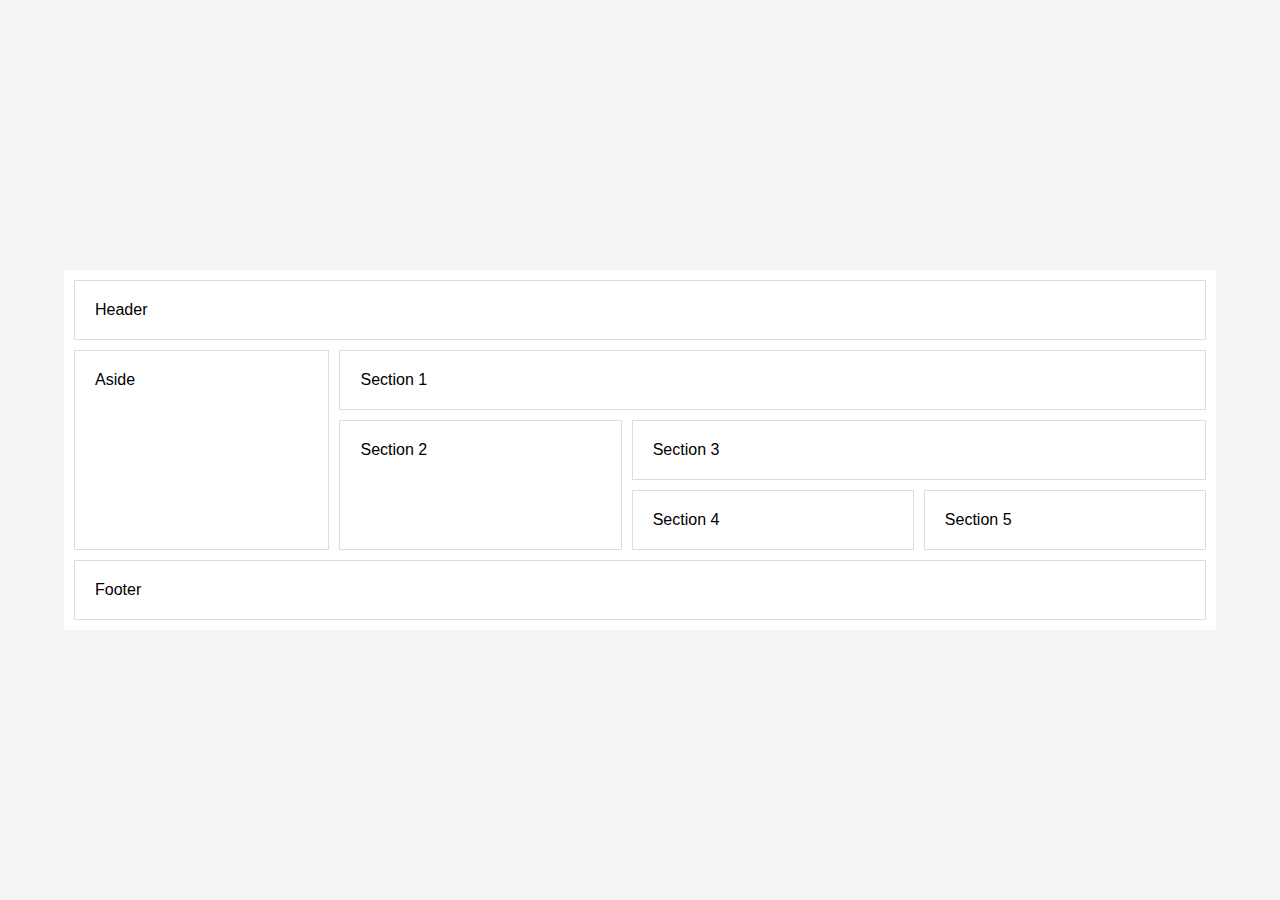
==== index.html @ 086fe6a2 "feat: add project layout and structure" ====
<!DOCTYPE html>
<html lang="en">
<head>
    <meta charset="UTF-8">
    <meta name="viewport" content="width=device-width, initial-scale=1.0">
    <title>Landing Page</title>
    <link rel="stylesheet" href="styles.css">
</head>
<body>
    <div class="grid-container">
        <header class="header">Header</header>
        <aside class="aside">Aside</aside>
        <section class="section1">Section 1</section>
        <section class="section2">Section 2</section>
        <section class="section3">Section 3</section>
        <section class="section4">Section 4</section>
        <section class="section5">Section 5</section>
        <footer class="footer">Footer</footer>
    </div>
</body>
</html>
---- styles.css ----
* {
    margin: 0;
    padding: 0;
    box-sizing: border-box;
}

body {
    font-family: Arial, sans-serif;
    background-color: #f4f4f4;
    display: flex;
    justify-content: center;
    align-items: center;
    min-height: 100vh;
}

.grid-container {
    display: grid;
    grid-template-areas:
        'header header header header'
        'aside section1 section1 section1'
        'aside section2 section3 section3'
        'aside section2 section4 section5'
        'footer footer footer footer';
    gap: 10px;
    background-color: #fff;
    padding: 10px;
    width: 90%;
    max-width: 1200px;
}

.grid-container > * {
    padding: 20px;
    background-color: rgba(255, 255, 255, 0.8);
    border: 1px solid #ddd;
}

.header {
    grid-area: header;
}

.aside {
    grid-area: aside;
}

.section1 {
    grid-area: section1;
}

.section2 {
    grid-area: section2;
}

.section3 {
    grid-area: section3;
}

.section4 {
    grid-area: section4;
}

.section5 {
    grid-area: section5;
}

.footer {
    grid-area: footer;
}
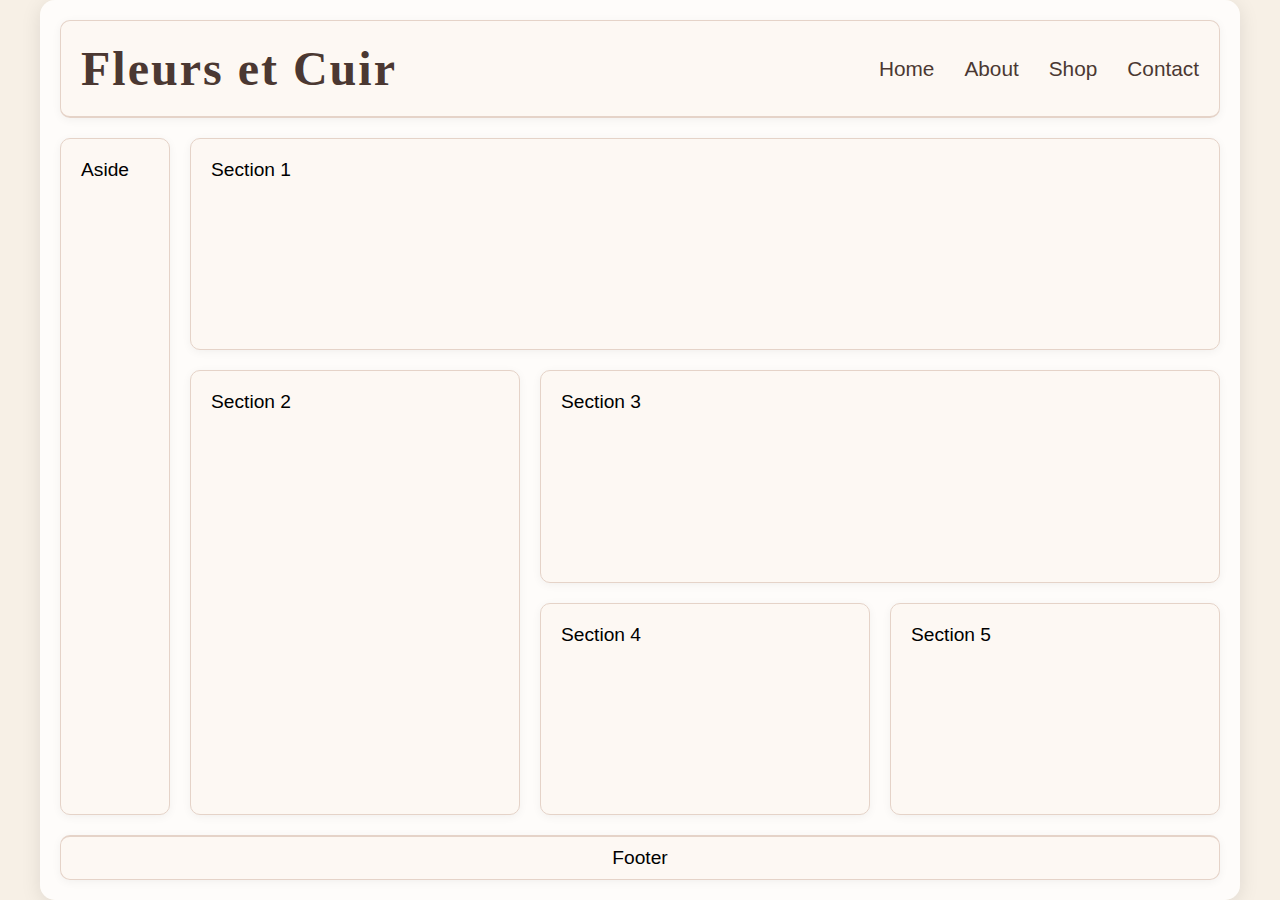
==== commit 1ddfcd69: "feat: initial Header and some general improvements to styles" ====
--- a/index.html
+++ b/index.html
@@ -8,7 +8,19 @@
 </head>
 <body>
     <div class="grid-container">
-        <header class="header">Header</header>
+        <header class="header">
+            <div class="logo">
+                <h1>Fleurs et Cuir</h1>
+            </div>
+            <nav class="navigation">
+                <ul>
+                    <li><a href="#">Home</a></li>
+                    <li><a href="#">About</a></li>
+                    <li><a href="#">Shop</a></li>
+                    <li><a href="#">Contact</a></li>
+                </ul>
+            </nav>
+        </header>
         <aside class="aside">Aside</aside>
         <section class="section1">Section 1</section>
         <section class="section2">Section 2</section>
--- a/styles.css
+++ b/styles.css
@@ -5,12 +5,13 @@
 }
 
 body {
-    font-family: Arial, sans-serif;
-    background-color: #f4f4f4;
+    font-family: 'Roboto', sans-serif;
+    background-color: #f7f0e6;
+    min-height: 100vh;
+    margin: 0;
     display: flex;
     justify-content: center;
     align-items: center;
-    min-height: 100vh;
 }
 
 .grid-container {
@@ -21,47 +22,103 @@
         'aside section2 section3 section3'
         'aside section2 section4 section5'
         'footer footer footer footer';
-    gap: 10px;
-    background-color: #fff;
-    padding: 10px;
-    width: 90%;
+    grid-template-columns: 1fr 3fr 3fr 3fr;
+    grid-template-rows: auto 1fr 1fr 1fr auto;
+    gap: 20px;
+    padding: 20px;
+    background-color: rgba(255, 255, 255, 0.8);
+    border-radius: 15px;
+    box-shadow: 0px 4px 20px rgba(0, 0, 0, 0.1);
+    width: 100%;
     max-width: 1200px;
+    height: 100vh; /* Ensure it takes the full height of the viewport */
 }
 
 .grid-container > * {
     padding: 20px;
-    background-color: rgba(255, 255, 255, 0.8);
-    border: 1px solid #ddd;
+    background-color: #fff;
+    border: 1px solid #e5d3c8;
+    border-radius: 10px;
+    box-shadow: 0px 2px 10px rgba(0, 0, 0, 0.05);
 }
 
 .header {
     grid-area: header;
+    background-color: #fdf8f3;
+    border-bottom: 2px solid #e5d3c8;
+    display: flex;
+    justify-content: space-between;
+    align-items: center;
+}
+
+.logo h1 {
+    font-family: 'Playfair Display', serif;
+    font-size: 3em;
+    font-weight: 600;
+    color: #4b3832;
+    letter-spacing: 2px;
+}
+
+.navigation ul {
+    list-style: none;
+    display: flex;
+    gap: 30px;
+}
+
+.navigation ul li a {
+    text-decoration: none;
+    color: #4b3832;
+    font-size: 1.3em;
+    font-weight: 500;
+    transition: color 0.3s ease;
+}
+
+.navigation ul li a:hover {
+    color: #b08968;
 }
 
 .aside {
     grid-area: aside;
+    background-color: #fdf8f3;
+    font-size: 1.2em;
 }
 
 .section1 {
     grid-area: section1;
+    background-color: #fdf8f3;
+    font-size: 1.2em;
 }
 
 .section2 {
     grid-area: section2;
+    background-color: #fdf8f3;
+    font-size: 1.2em;
 }
 
 .section3 {
     grid-area: section3;
+    background-color: #fdf8f3;
+    font-size: 1.2em;
 }
 
 .section4 {
     grid-area: section4;
+    background-color: #fdf8f3;
+    font-size: 1.2em;
 }
 
 .section5 {
     grid-area: section5;
+    background-color: #fdf8f3;
+    font-size: 1.2em;
 }
 
 .footer {
     grid-area: footer;
+    text-align: center;
+    padding: 10px 20px;
+    background-color: #fdf8f3;
+    border-top: 2px solid #e5d3c8;
+    font-size: 1.2em;
 }
+
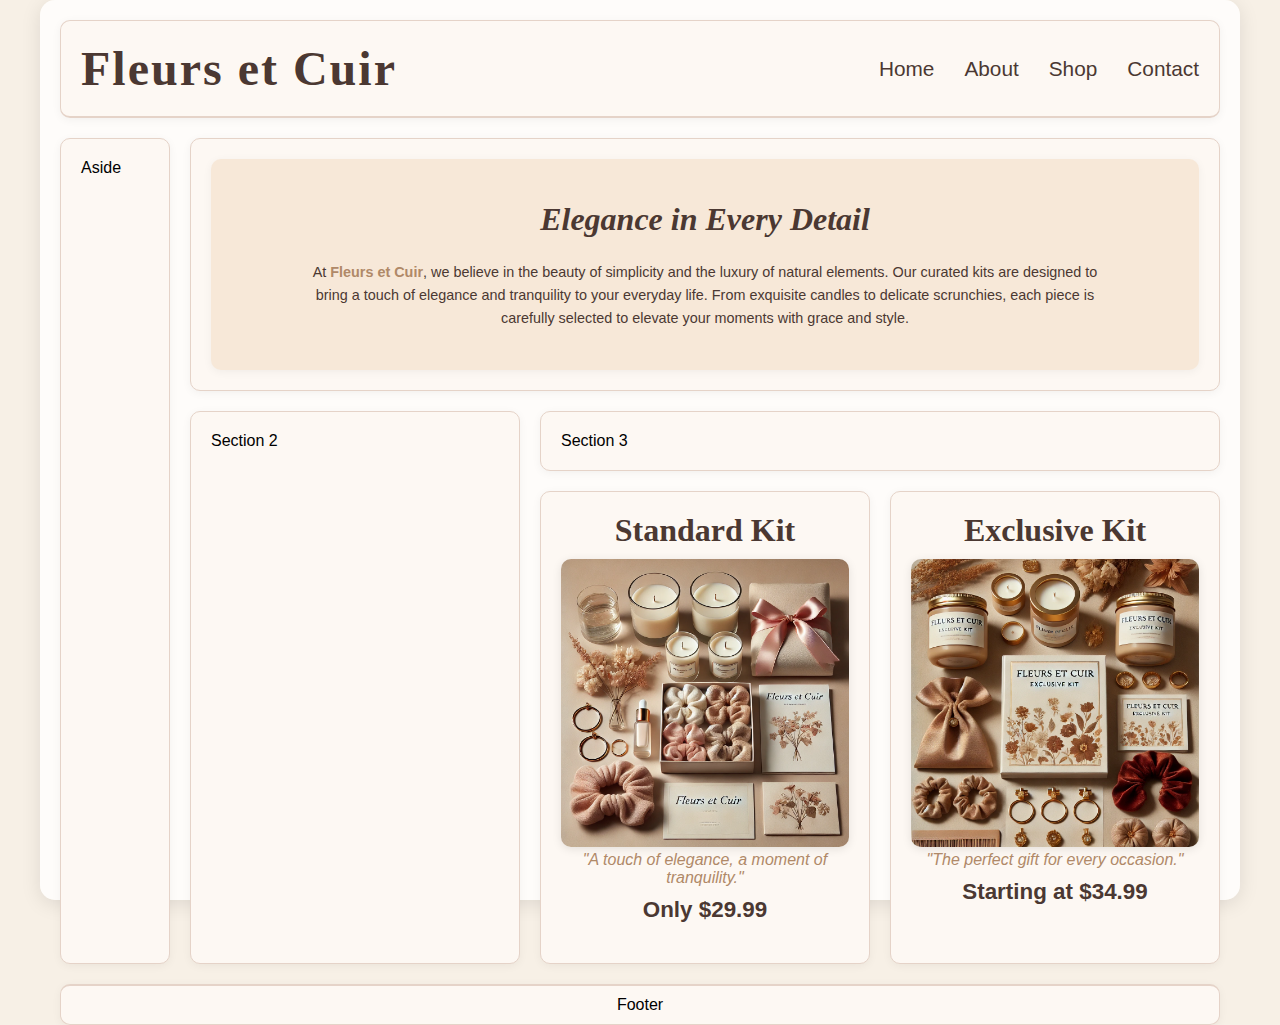
==== commit 55858e41: "feat: add sections 1, 4 and 5" ====
--- a/index.html
+++ b/index.html
@@ -22,11 +22,33 @@
             </nav>
         </header>
         <aside class="aside">Aside</aside>
-        <section class="section1">Section 1</section>
+        <section class="section1">
+            <div class="intro-section">
+                <h1>Elegance in Every Detail</h1>
+                <p>
+                    At <strong>Fleurs et Cuir</strong>, we believe in the beauty of simplicity and the luxury of natural elements. Our curated kits are designed to bring a touch of elegance and tranquility to your everyday life. From exquisite candles to delicate scrunchies, each piece is carefully selected to elevate your moments with grace and style.
+                </p>
+            </div>
+        </section>
         <section class="section2">Section 2</section>
         <section class="section3">Section 3</section>
-        <section class="section4">Section 4</section>
-        <section class="section5">Section 5</section>
+        <section class="section4">
+            <div class="product-section">
+                <h2>Standard Kit</h2>
+                <img src="img/kit1.jpg" alt="Fleurs et Cuir Kit">
+                <p class="inspiration">"A touch of elegance, a moment of tranquility."</p>
+                <p class="price">Only $29.99</p>
+            </div>
+        </section>
+        
+        <section class="section5">
+            <div class="product-section">
+                <h2>Exclusive Kit</h2>
+                <img src="img/kit2.jpg" alt="Exclusive Set">
+                <p class="inspiration">"The perfect gift for every occasion."</p>
+                <p class="price">Starting at $34.99</p>
+            </div>
+        </section>
         <footer class="footer">Footer</footer>
     </div>
 </body>
--- a/styles.css
+++ b/styles.css
@@ -80,37 +80,37 @@
 .aside {
     grid-area: aside;
     background-color: #fdf8f3;
-    font-size: 1.2em;
+    font-size: 1em;
 }
 
 .section1 {
     grid-area: section1;
     background-color: #fdf8f3;
-    font-size: 1.2em;
+    font-size: 1em;
 }
 
 .section2 {
     grid-area: section2;
     background-color: #fdf8f3;
-    font-size: 1.2em;
+    font-size: 1em;
 }
 
 .section3 {
     grid-area: section3;
     background-color: #fdf8f3;
-    font-size: 1.2em;
+    font-size: 1em;
 }
 
 .section4 {
     grid-area: section4;
     background-color: #fdf8f3;
-    font-size: 1.2em;
+    font-size: 1em;
 }
 
 .section5 {
     grid-area: section5;
     background-color: #fdf8f3;
-    font-size: 1.2em;
+    font-size: 1em;
 }
 
 .footer {
@@ -119,6 +119,77 @@
     padding: 10px 20px;
     background-color: #fdf8f3;
     border-top: 2px solid #e5d3c8;
-    font-size: 1.2em;
+    font-size: 1em;
 }
 
+.intro-section {
+    text-align: center;
+    padding: 40px 20px;
+    background-color: #fdf8f3;
+    border-radius: 10px;
+    box-shadow: 0px 2px 10px rgba(0, 0, 0, 0.05);
+}
+
+.intro-section {
+    text-align: center;
+    padding: 40px 20px;
+    background-color: #f7e8d8;
+    border-radius: 10px;
+    box-shadow: 0px 2px 10px rgba(0, 0, 0, 0.05);
+}
+
+.intro-section h1 {
+    font-family: 'Playfair Display', serif;
+    font-size: 2em;
+    color: #4b3832;
+    margin-bottom: 20px;
+    font-weight: 700;
+    font-style: italic;
+    line-height: 1.3;
+}
+
+.intro-section p {
+    font-family: 'Roboto', sans-serif;
+    font-size: 0.9em;
+    color: #4b3832;
+    line-height: 1.6;
+    max-width: 800px;
+    margin: 0 auto;
+}
+
+.intro-section strong {
+    font-weight: 700;
+    color: #b08968;
+}
+
+.product-section {
+    text-align: center;
+    margin-bottom: 20px;
+}
+
+.product-section img {
+    max-width: 100%;
+    height: auto;
+    border-radius: 10px;
+    box-shadow: 0px 2px 10px rgba(0, 0, 0, 0.1);
+}
+
+.product-section h2 {
+    font-family: 'Playfair Display', serif;
+    font-size: 2em;
+    color: #4b3832;
+    margin-bottom: 10px;
+}
+
+.product-section .inspiration {
+    font-size: 1em;
+    color: #b08968;
+    margin-bottom: 10px;
+    font-style: italic;
+}
+
+.product-section .price {
+    font-size: 1.4em;
+    color: #4b3832;
+    font-weight: bold;
+}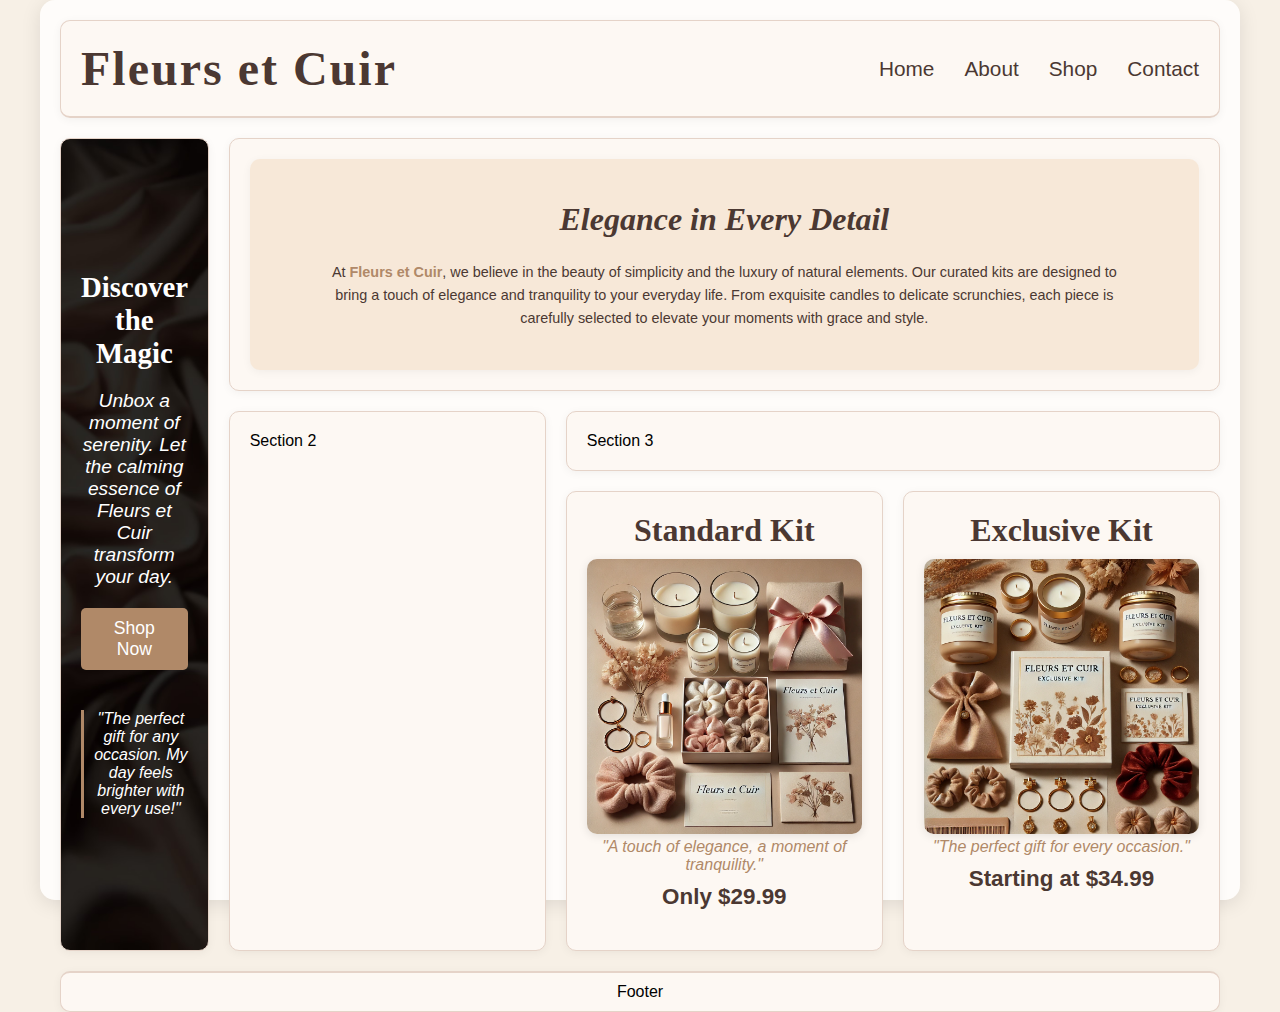
==== commit 821dfed0: "feat: add aside" ====
--- a/index.html
+++ b/index.html
@@ -21,7 +21,14 @@
                 </ul>
             </nav>
         </header>
-        <aside class="aside">Aside</aside>
+        <aside class="aside">
+            <div class="aside-content">
+                <h2>Discover the Magic</h2>
+                <p>Unbox a moment of serenity. Let the calming essence of Fleurs et Cuir transform your day.</p>
+                <a href="#" class="cta-button">Shop Now</a>
+                <blockquote>"The perfect gift for any occasion. My day feels brighter with every use!"</blockquote>
+            </div>
+        </aside>
         <section class="section1">
             <div class="intro-section">
                 <h1>Elegance in Every Detail</h1>
--- a/styles.css
+++ b/styles.css
@@ -79,8 +79,52 @@
 
 .aside {
     grid-area: aside;
-    background-color: #fdf8f3;
-    font-size: 1em;
+    background-image: url('img/back123.jpg');
+    background-size: cover;
+    background-position: center;
+    color: #ffffff;
+    padding: 40px 20px;
+    border-radius: 10px;
+    display: flex;
+    flex-direction: column;
+    justify-content: center;
+    text-align: center;
+}
+
+.aside-content h2 {
+    font-family: 'Playfair Display', serif;
+    font-size: 1.8em;
+    margin-bottom: 20px;
+}
+
+.aside-content p {
+    font-size: 1.2em;
+    margin-bottom: 20px;
+    font-style: italic;
+}
+
+.aside-content .cta-button {
+    display: inline-block;
+    background-color: #b08968;
+    color: #ffffff;
+    padding: 10px 20px;
+    border-radius: 5px;
+    text-decoration: none;
+    font-size: 1.1em;
+    margin-bottom: 20px;
+    transition: background-color 0.3s ease;
+}
+
+.aside-content .cta-button:hover {
+    background-color: #4b3832;
+}
+
+.aside-content blockquote {
+    font-size: 1em;
+    font-style: italic;
+    margin-top: 20px;
+    border-left: 3px solid #b08968;
+    padding-left: 10px;
 }
 
 .section1 {
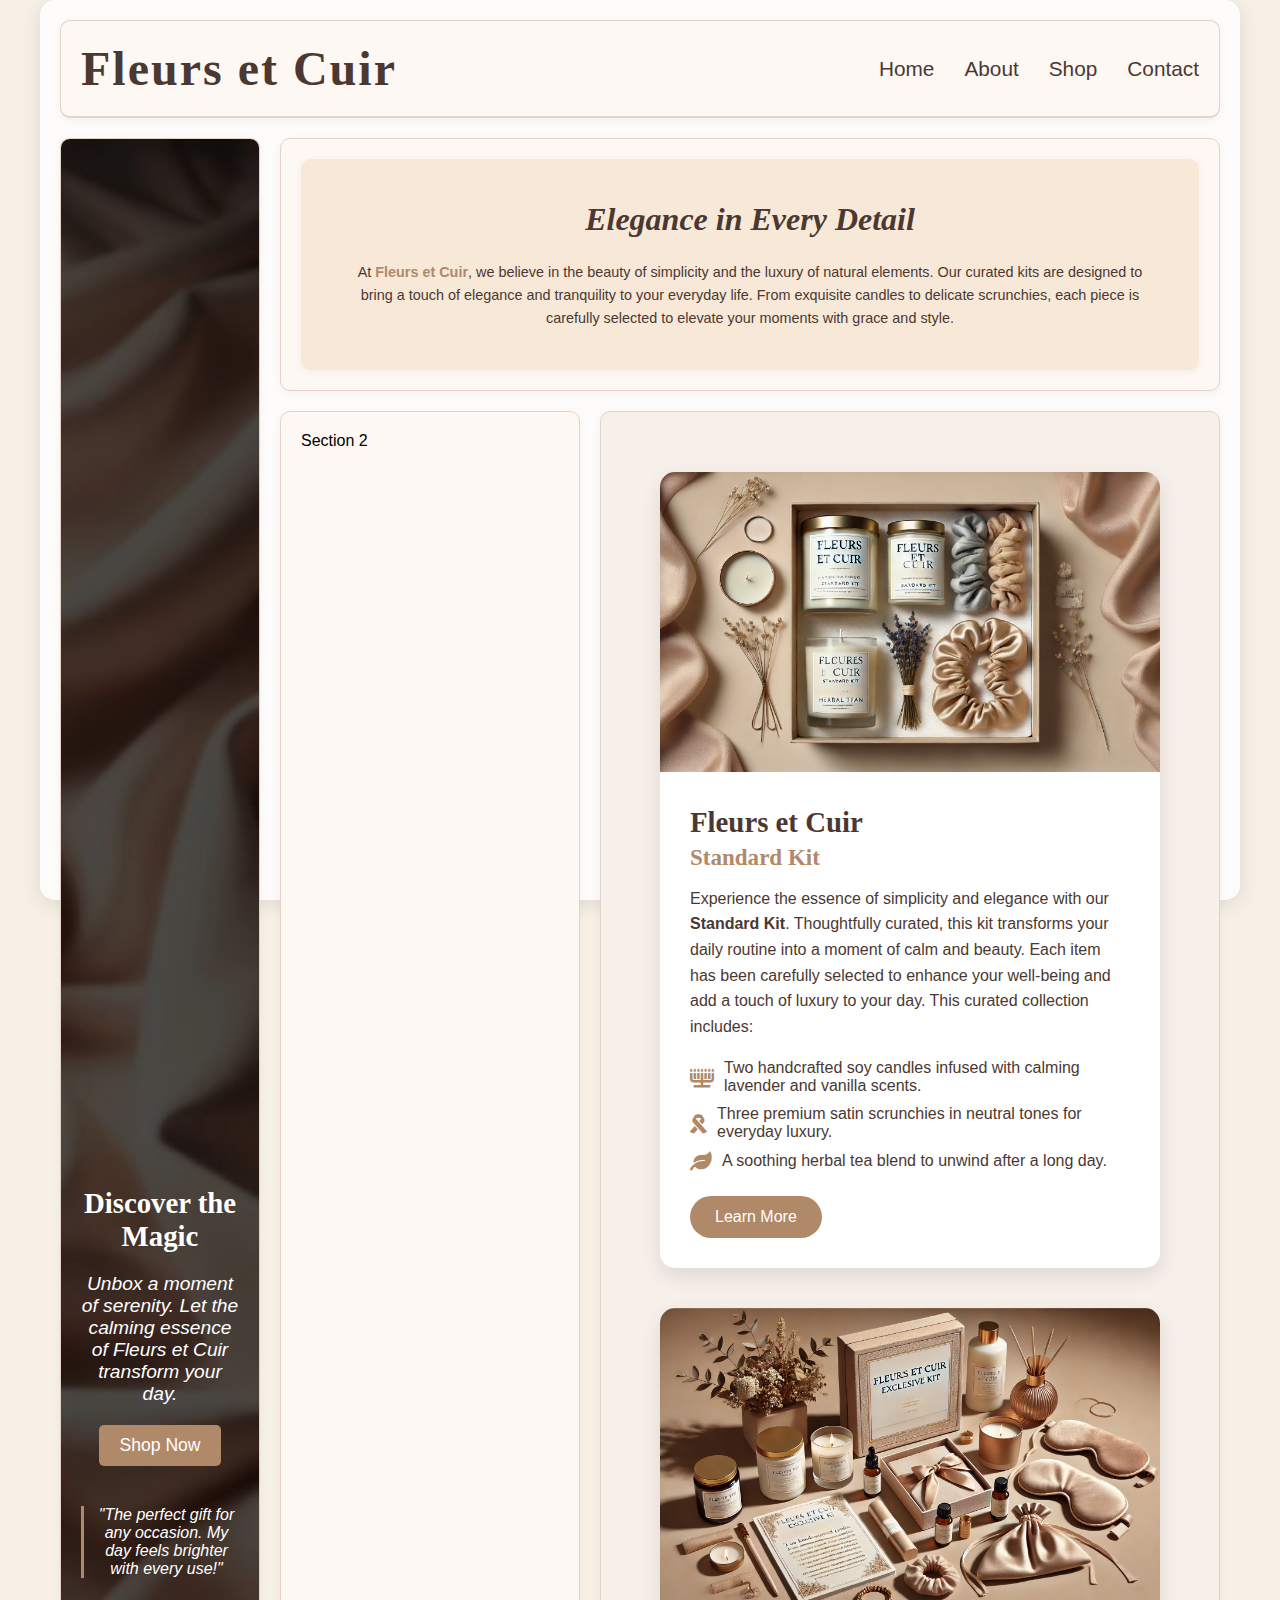
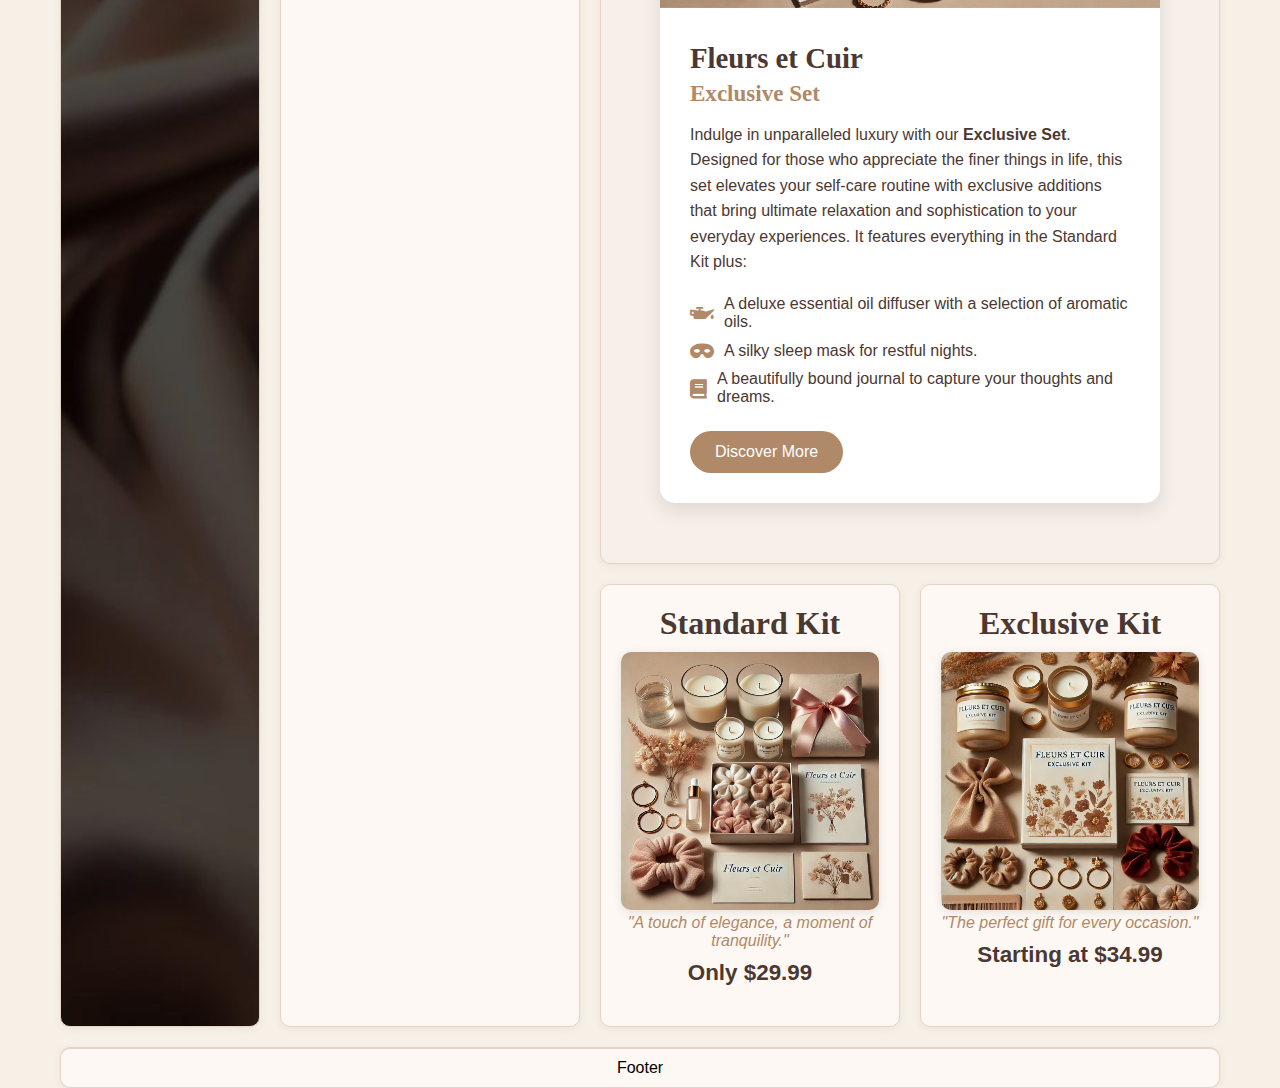
==== commit 85ccaaa4: "feat: add section 3" ====
--- a/index.html
+++ b/index.html
@@ -38,7 +38,40 @@
             </div>
         </section>
         <section class="section2">Section 2</section>
-        <section class="section3">Section 3</section>
+        <section class="section3">
+            <div class="container">
+                <div class="card">
+                    <img src="img/kit1-desc.jpg" alt="Fleurs et Cuir Standard Kit" class="card-image">
+                    <div class="card-content">
+                        <h2>Fleurs et Cuir <span>Standard Kit</span></h2>
+                        <p>
+                            Experience the essence of simplicity and elegance with our <strong>Standard Kit</strong>. Thoughtfully curated, this kit transforms your daily routine into a moment of calm and beauty. Each item has been carefully selected to enhance your well-being and add a touch of luxury to your day. This curated collection includes:
+                        </p> 
+                        <ul>
+                            <li><i class="fas fa-menorah"></i> Two handcrafted soy candles infused with calming lavender and vanilla scents.</li>
+                            <li><i class="fas fa-ribbon"></i> Three premium satin scrunchies in neutral tones for everyday luxury.</li>
+                            <li><i class="fas fa-leaf"></i> A soothing herbal tea blend to unwind after a long day.</li>
+                        </ul>
+                        <a href="#" class="btn">Learn More</a>
+                    </div>
+                </div>
+                <div class="card">
+                    <img src="img/kit2-desc.jpg" alt="Fleurs et Cuir Exclusive Set" class="card-image">
+                    <div class="card-content">
+                        <h2>Fleurs et Cuir <span>Exclusive Set</span></h2>
+                        <p>
+                            Indulge in unparalleled luxury with our <strong>Exclusive Set</strong>. Designed for those who appreciate the finer things in life, this set elevates your self-care routine with exclusive additions that bring ultimate relaxation and sophistication to your everyday experiences. It features everything in the Standard Kit plus:
+                        </p>
+                        <ul>
+                            <li><i class="fas fa-oil-can"></i> A deluxe essential oil diffuser with a selection of aromatic oils.</li>
+                            <li><i class="fas fa-mask"></i> A silky sleep mask for restful nights.</li>
+                            <li><i class="fas fa-book"></i> A beautifully bound journal to capture your thoughts and dreams.</li>
+                        </ul>
+                        <a href="#" class="btn">Discover More</a>
+                    </div>
+                </div>
+            </div>
+        </section>   
         <section class="section4">
             <div class="product-section">
                 <h2>Standard Kit</h2>
@@ -59,4 +92,5 @@
         <footer class="footer">Footer</footer>
     </div>
 </body>
+<link rel="stylesheet" href="https://cdnjs.cloudflare.com/ajax/libs/font-awesome/5.15.1/css/all.min.css">
 </html>--- a/styles.css
+++ b/styles.css
@@ -22,7 +22,7 @@
         'aside section2 section3 section3'
         'aside section2 section4 section5'
         'footer footer footer footer';
-    grid-template-columns: 1fr 3fr 3fr 3fr;
+    grid-template-columns: 2fr 3fr 3fr 3fr;
     grid-template-rows: auto 1fr 1fr 1fr auto;
     gap: 20px;
     padding: 20px;
@@ -79,7 +79,7 @@
 
 .aside {
     grid-area: aside;
-    background-image: url('img/back123.jpg');
+    background-image: url('img/back1234.jpg');
     background-size: cover;
     background-position: center;
     color: #ffffff;
@@ -143,7 +143,111 @@
     grid-area: section3;
     background-color: #fdf8f3;
     font-size: 1em;
-}
+    padding: 60px 20px;
+    background-color: #f7f0ea;
+}
+
+.section3 .container {
+    display: flex;
+    flex-wrap: wrap;
+    justify-content: center;
+    gap: 40px;
+    max-width: 1200px;
+    margin: 0 auto;
+}
+
+.section3 .card {
+    background-color: #ffffff;
+    border-radius: 15px;
+    box-shadow: 0 8px 20px rgba(0, 0, 0, 0.1);
+    overflow: hidden;
+    max-width: 500px;
+    transition: transform 0.3s;
+}
+
+.section3 .card:hover {
+    transform: translateY(-10px);
+}
+
+.section3 .card-image {
+    width: 100%;
+    height: 300px;
+    object-fit: cover;
+}
+
+.section3 .card-content {
+    padding: 30px;
+    text-align: left;
+}
+
+.section3 .card-content h2 {
+    font-family: 'Playfair Display', serif;
+    font-size: 1.8em;
+    color: #4b3832;
+    margin-bottom: 15px;
+    position: relative;
+}
+
+.section3 .card-content h2 span {
+    display: block;
+    font-size: 0.8em;
+    color: #b08968;
+    margin-top: 5px;
+}
+
+.section3 .card-content p {
+    font-family: 'Roboto', sans-serif;
+    font-size: 1em;
+    color: #4b3832;
+    margin-bottom: 20px;
+    line-height: 1.6;
+}
+
+.section3 .card-content ul {
+    list-style: none;
+    padding: 0;
+    margin-bottom: 25px;
+}
+
+.section3 .card-content ul li {
+    font-size: 1em;
+    color: #4b3832;
+    margin-bottom: 10px;
+    display: flex;
+    align-items: center;
+}
+
+.section3 .card-content ul li i {
+    color: #b08968;
+    font-size: 1.2em;
+    margin-right: 10px;
+}
+
+.section3 .btn {
+    display: inline-block;
+    padding: 12px 25px;
+    background-color: #b08968;
+    color: #ffffff;
+    text-decoration: none;
+    border-radius: 30px;
+    font-size: 1em;
+    transition: background-color 0.3s;
+}
+
+.section3 .btn:hover {
+    background-color: #4b3832;
+}
+
+/* Responsive Design */
+@media (max-width: 600px) {
+    .section3 .card {
+        max-width: 100%;
+    }
+    .section3 .card-image {
+        height: 200px;
+    }
+}
+
 
 .section4 {
     grid-area: section4;
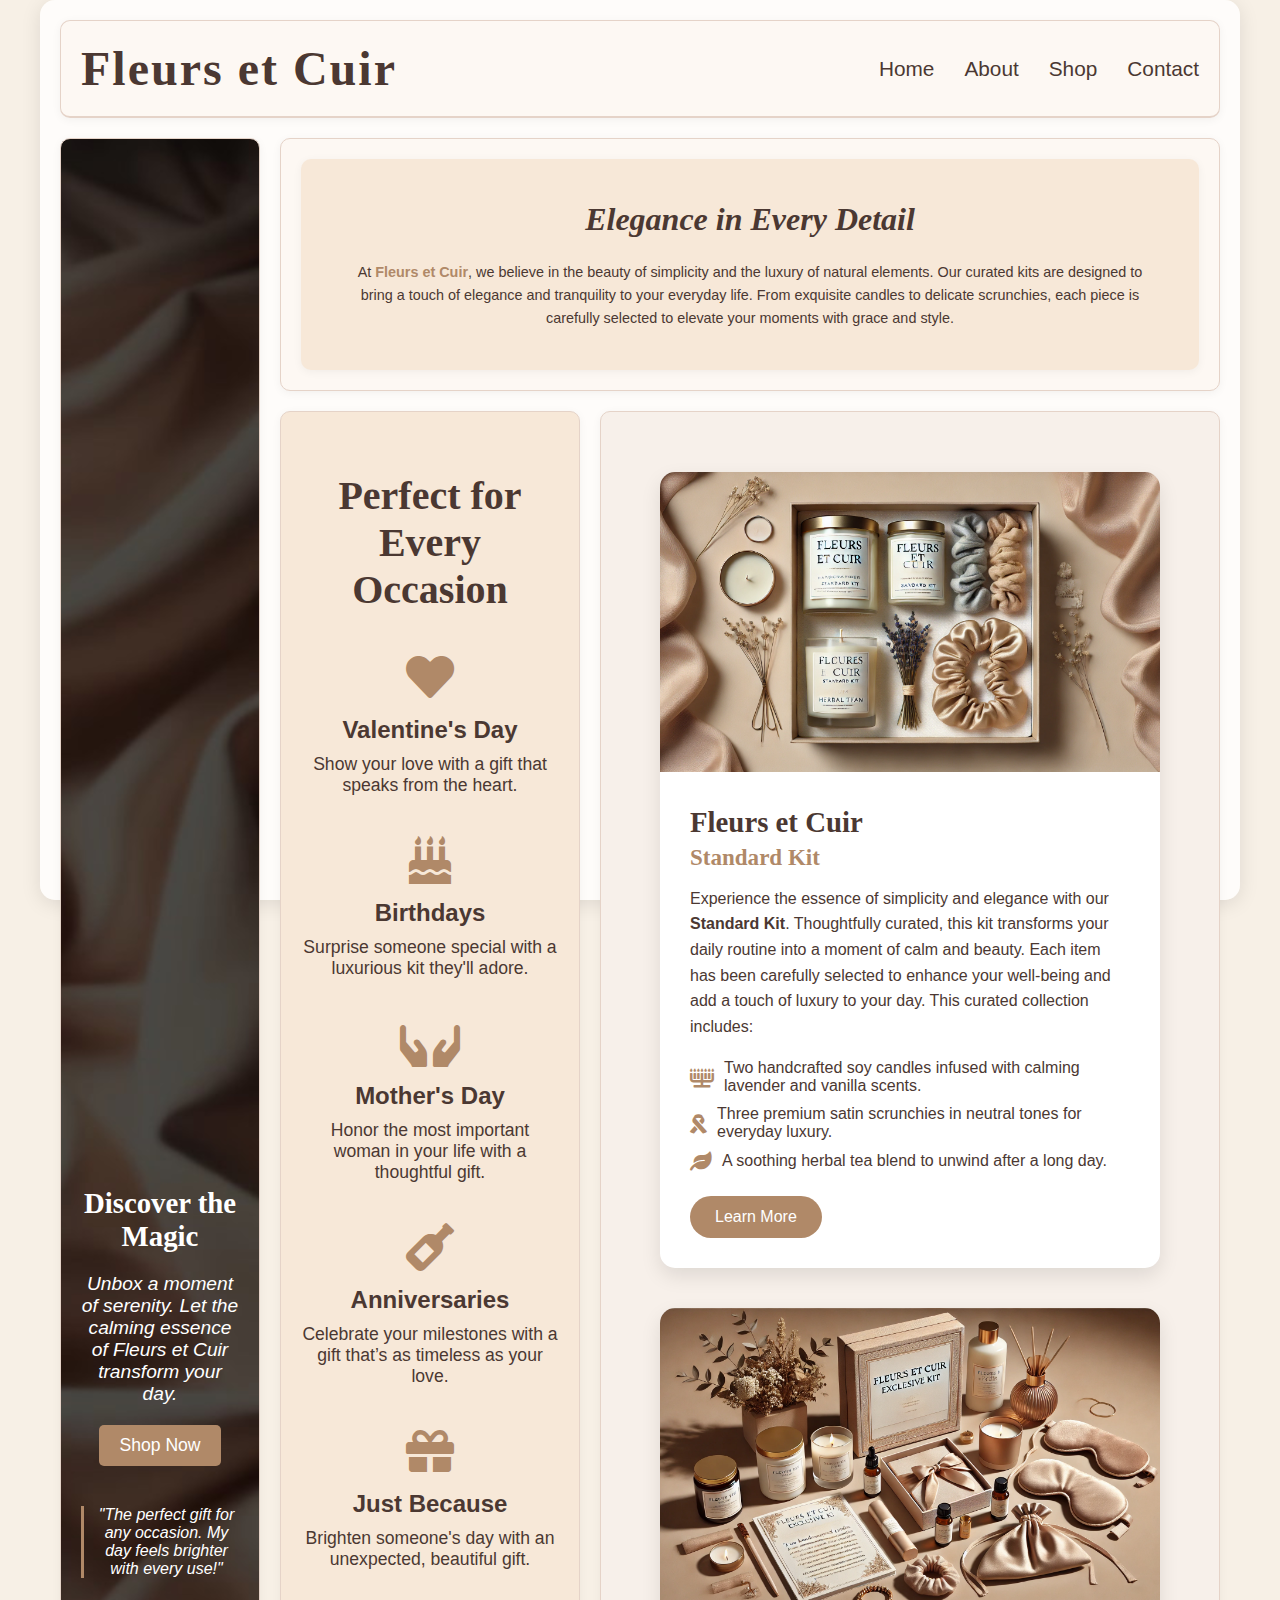
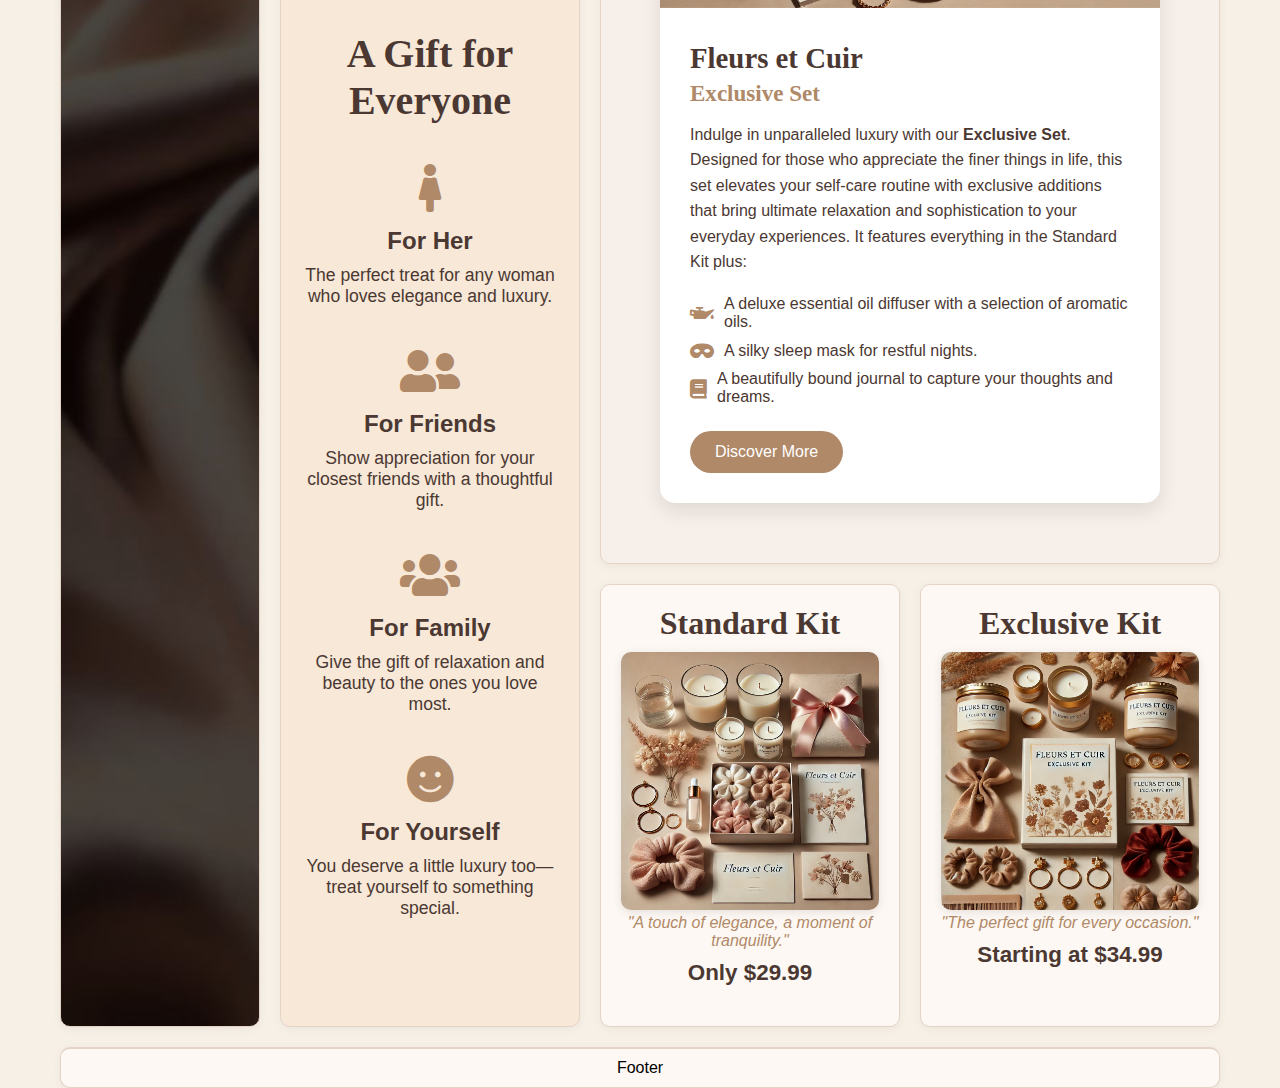
==== commit c1597bad: "feat: add section 2" ====
--- a/index.html
+++ b/index.html
@@ -37,7 +37,61 @@
                 </p>
             </div>
         </section>
-        <section class="section2">Section 2</section>
+        <section class="section2">
+            <div class="occasion-container">
+                <h2>Perfect for Every Occasion</h2>
+                <div class="occasion-list">
+                    <div class="occasion-item">
+                        <i class="fas fa-heart"></i>
+                        <h3>Valentine's Day</h3>
+                        <p>Show your love with a gift that speaks from the heart.</p>
+                    </div>
+                    <div class="occasion-item">
+                        <i class="fas fa-birthday-cake"></i>
+                        <h3>Birthdays</h3>
+                        <p>Surprise someone special with a luxurious kit they'll adore.</p>
+                    </div>
+                    <div class="occasion-item">
+                        <i class="fas fa-hands"></i>
+                        <h3>Mother's Day</h3>
+                        <p>Honor the most important woman in your life with a thoughtful gift.</p>
+                    </div>
+                    <div class="occasion-item">
+                        <i class="fas fa-wine-bottle"></i>
+                        <h3>Anniversaries</h3>
+                        <p>Celebrate your milestones with a gift that’s as timeless as your love.</p>
+                    </div>
+                    <div class="occasion-item">
+                        <i class="fas fa-gift"></i>
+                        <h3>Just Because</h3>
+                        <p>Brighten someone's day with an unexpected, beautiful gift.</p>
+                    </div>
+                </div>
+                <div class="recipient-list">
+                    <h2>A Gift for Everyone</h2>
+                    <div class="recipient-item">
+                        <i class="fas fa-female"></i>
+                        <h3>For Her</h3>
+                        <p>The perfect treat for any woman who loves elegance and luxury.</p>
+                    </div>
+                    <div class="recipient-item">
+                        <i class="fas fa-user-friends"></i>
+                        <h3>For Friends</h3>
+                        <p>Show appreciation for your closest friends with a thoughtful gift.</p>
+                    </div>
+                    <div class="recipient-item">
+                        <i class="fas fa-users"></i>
+                        <h3>For Family</h3>
+                        <p>Give the gift of relaxation and beauty to the ones you love most.</p>
+                    </div>
+                    <div class="recipient-item">
+                        <i class="fas fa-smile"></i>
+                        <h3>For Yourself</h3>
+                        <p>You deserve a little luxury too—treat yourself to something special.</p>
+                    </div>
+                </div>
+            </div>
+        </section>
         <section class="section3">
             <div class="container">
                 <div class="card">
--- a/styles.css
+++ b/styles.css
@@ -135,13 +135,60 @@
 
 .section2 {
     grid-area: section2;
-    background-color: #fdf8f3;
-    font-size: 1em;
+    font-size: 1em;
+    background-color: #f7e8d8;
+    padding: 60px 20px;
+    display: flex;
+    flex-direction: column;
+    justify-content: space-around;
+    align-items: center;
+}
+
+.occasion-container {
+    max-width: 800px;
+    text-align: center;
+}
+
+.occasion-container h2 {
+    font-family: 'Playfair Display', serif;
+    font-size: 2.5em;
+    color: #4b3832;
+    margin-bottom: 40px;
+}
+
+.occasion-list, .recipient-list {
+    margin-bottom: 60px;
+}
+
+.occasion-item, .recipient-item {
+    display: flex;
+    flex-direction: column;
+    align-items: center;
+    margin-bottom: 40px;
+}
+
+.occasion-item i, .recipient-item i {
+    font-size: 3em;
+    color: #b08968;
+    margin-bottom: 15px;
+}
+
+.occasion-item h3, .recipient-item h3 {
+    font-family: 'Roboto', sans-serif;
+    font-size: 1.5em;
+    color: #4b3832;
+    margin-bottom: 10px;
+}
+
+.occasion-item p, .recipient-item p {
+    font-family: 'Roboto', sans-serif;
+    font-size: 1.1em;
+    color: #4b3832;
+    max-width: 300px;
 }
 
 .section3 {
     grid-area: section3;
-    background-color: #fdf8f3;
     font-size: 1em;
     padding: 60px 20px;
     background-color: #f7f0ea;
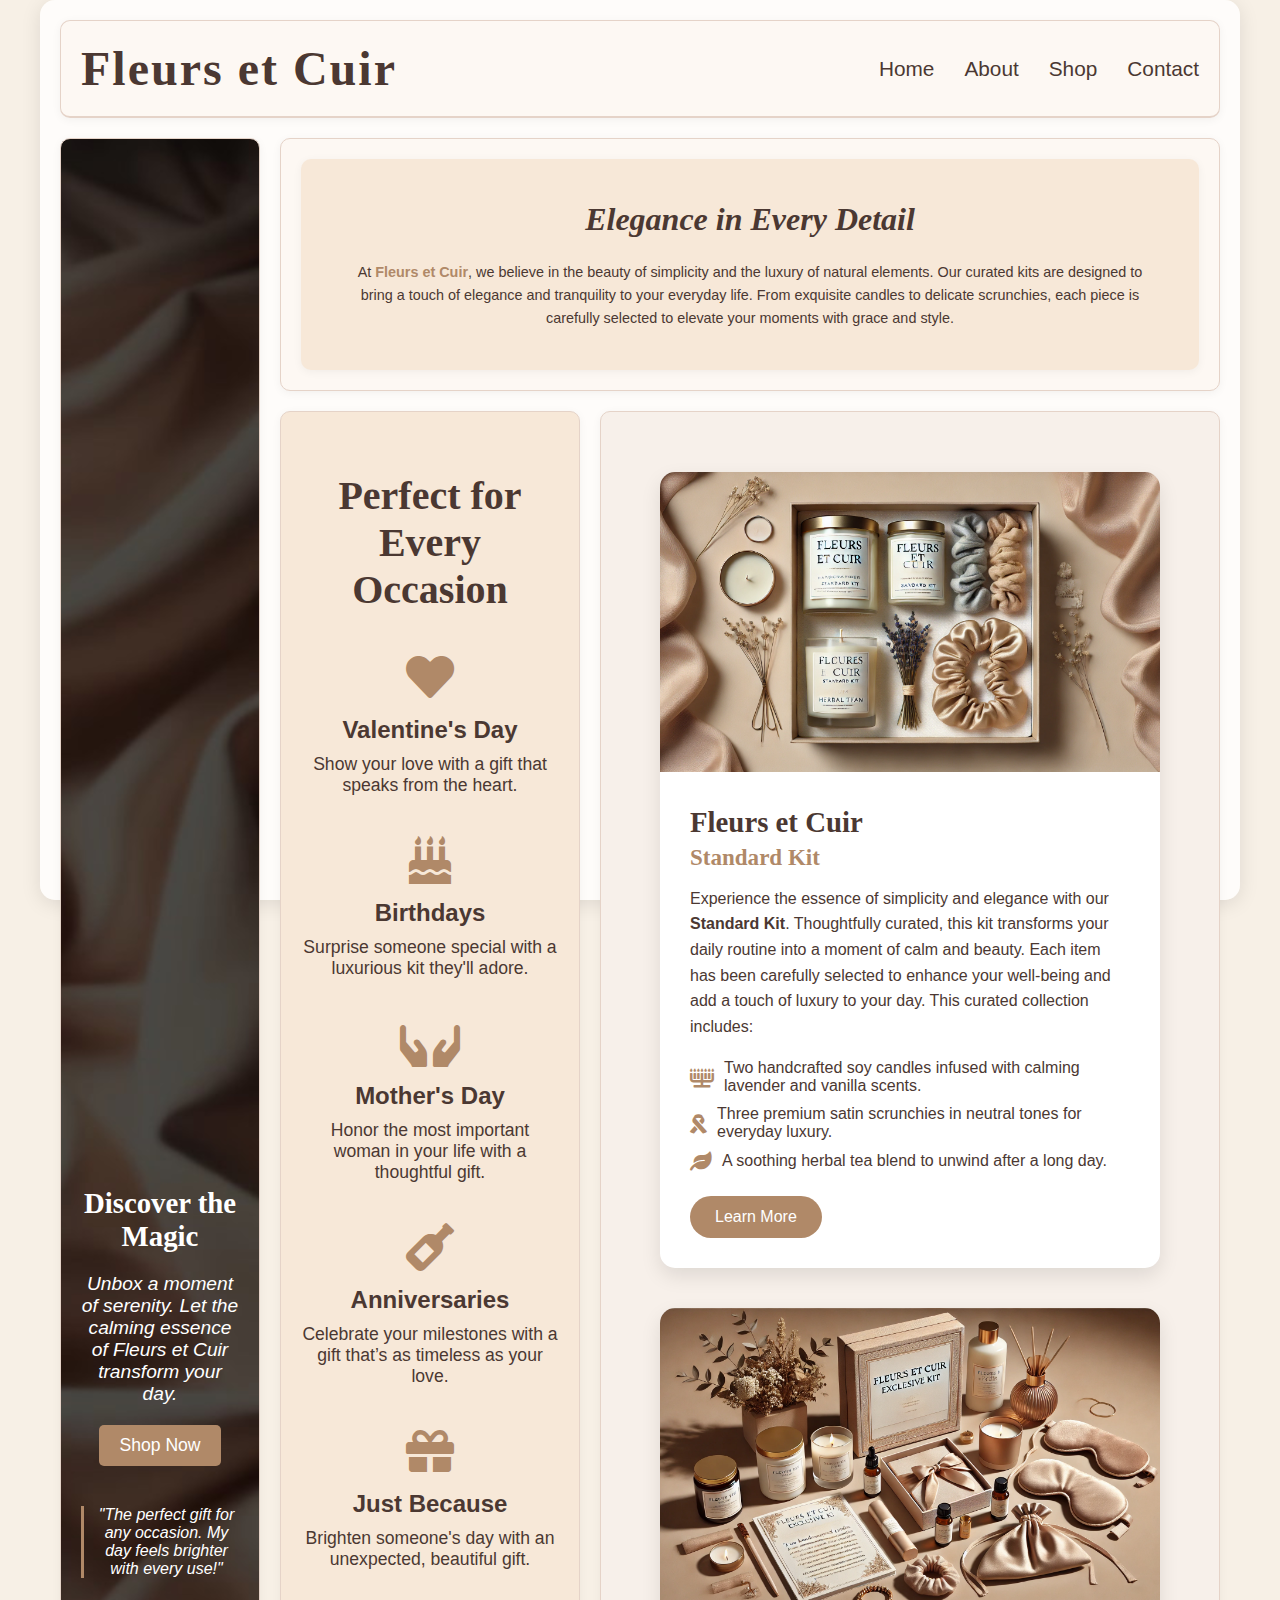
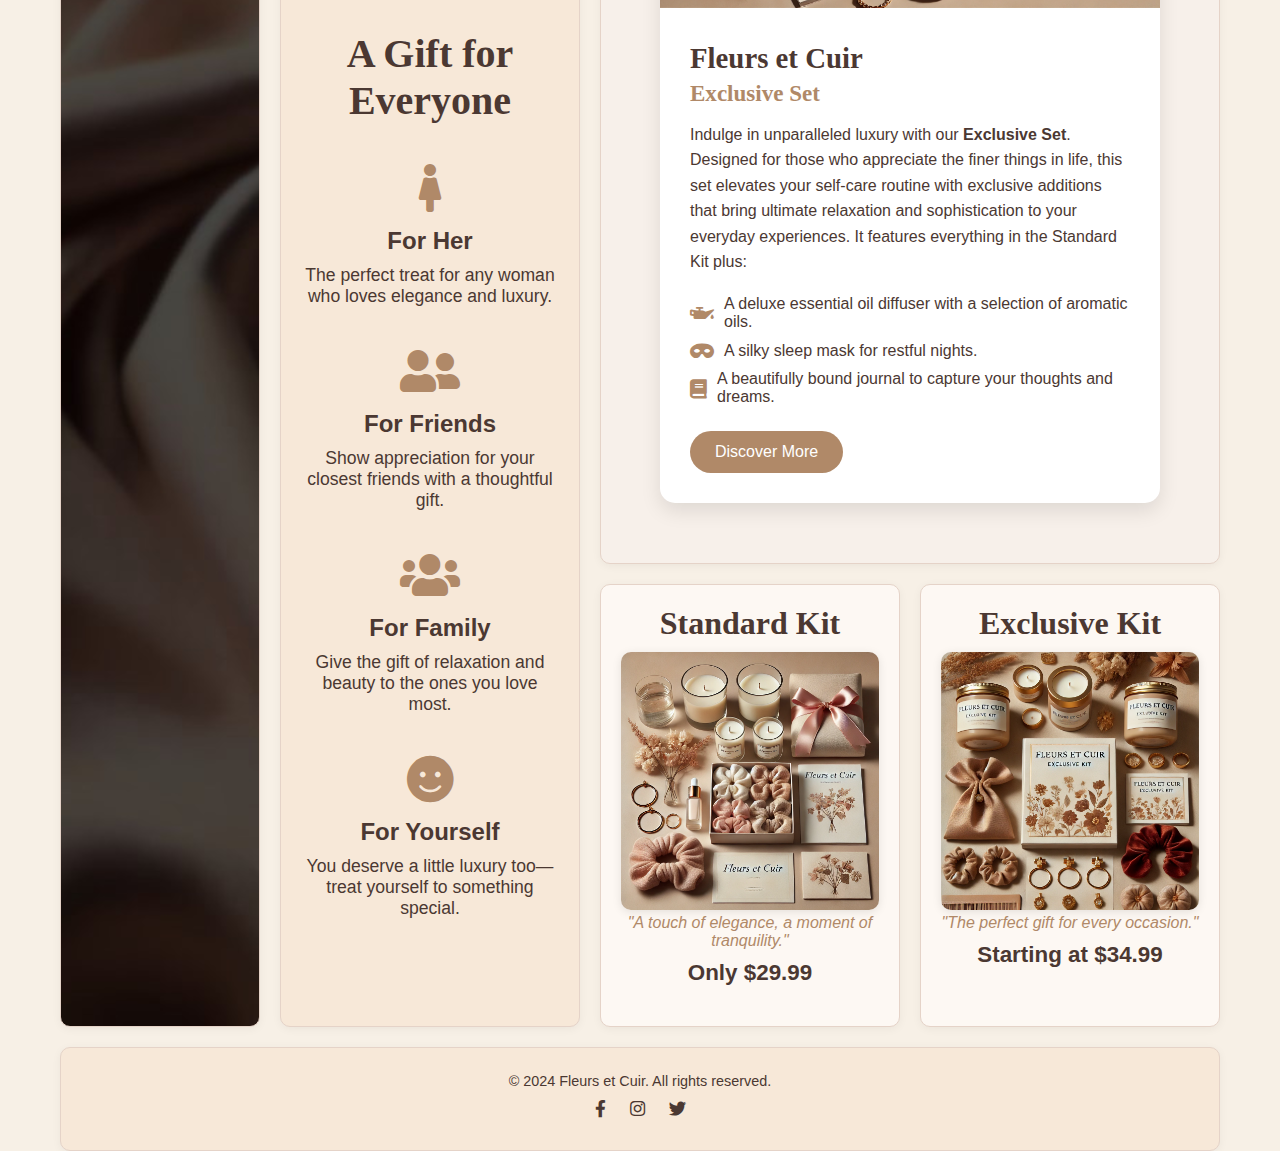
==== commit e7f63b39: "feat: add footer and whole contact page" ====
--- a/index.html
+++ b/index.html
@@ -17,7 +17,7 @@
                     <li><a href="#">Home</a></li>
                     <li><a href="#">About</a></li>
                     <li><a href="#">Shop</a></li>
-                    <li><a href="#">Contact</a></li>
+                    <li><a href="contact.html">Contact</a></li>
                 </ul>
             </nav>
         </header>
@@ -143,7 +143,16 @@
                 <p class="price">Starting at $34.99</p>
             </div>
         </section>
-        <footer class="footer">Footer</footer>
+        <footer class="footer">
+            <div class="footer-content">
+                <p>&copy; 2024 Fleurs et Cuir. All rights reserved.</p>
+                <div class="social-media">
+                    <a href="#"><i class="fab fa-facebook-f"></i></a>
+                    <a href="#"><i class="fab fa-instagram"></i></a>
+                    <a href="#"><i class="fab fa-twitter"></i></a>
+                </div>
+            </div>
+        </footer>
     </div>
 </body>
 <link rel="stylesheet" href="https://cdnjs.cloudflare.com/ajax/libs/font-awesome/5.15.1/css/all.min.css">
--- a/styles.css
+++ b/styles.css
@@ -310,11 +310,40 @@
 
 .footer {
     grid-area: footer;
-    text-align: center;
-    padding: 10px 20px;
-    background-color: #fdf8f3;
-    border-top: 2px solid #e5d3c8;
-    font-size: 1em;
+    background-color: #f7e8d8;
+    padding: 20px 0;
+    text-align: center;
+    font-family: 'Roboto', sans-serif;
+    font-size: 0.9em;
+    color: #4b3832;
+    border-top: 1px solid #e5d3c8;
+}
+
+.footer-content p {
+    margin: 5px 0;
+}
+
+.footer-content a {
+    color: #4b3832;
+    text-decoration: none;
+    transition: color 0.3s ease;
+}
+
+.footer-content a:hover {
+    color: #b08968;
+}
+
+.social-media {
+    margin: 10px 0;
+}
+
+.social-media a {
+    margin: 0 10px;
+    font-size: 1.2em;
+}
+
+.social-media a i {
+    transition: color 0.3s ease;
 }
 
 .intro-section {
@@ -387,4 +416,100 @@
     font-size: 1.4em;
     color: #4b3832;
     font-weight: bold;
-}+}
+
+
+/* Contact Page Styling */
+.contact-container {
+    max-width: 1000px;
+    background-color: #fff;
+    padding: 40px;
+    border-radius: 10px;
+    box-shadow: 0px 4px 20px rgba(0, 0, 0, 0.1);
+    display: flex;
+    justify-content: space-between;
+    align-items: flex-start;
+    margin: 20px auto;
+}
+
+.contact-image {
+    flex: 1;
+    margin-right: 20px;
+    max-width: 300px;
+}
+
+.contact-image img {
+    width: 100%;
+    height: 400px;
+    object-fit: cover;
+    border-radius: 10px;
+    box-shadow: 0px 2px 10px rgba(0, 0, 0, 0.1);
+}
+
+.product-text {
+    font-size: 1em;
+    color: #4b3832;
+    margin-top: 10px;
+}
+
+.contact-form {
+    flex: 1;
+    margin-left: 20px;
+}
+
+.contact-form h2 {
+    font-family: 'Playfair Display', serif;
+    color: #4b3832;
+    font-size: 2em;
+    margin-bottom: 20px;
+}
+
+.contact-form label {
+    display: block;
+    font-weight: bold;
+    margin-bottom: 10px;
+    color: #4b3832;
+}
+
+.contact-form input, 
+.contact-form textarea {
+    width: 100%;
+    padding: 10px;
+    margin-bottom: 20px;
+    border: 1px solid #e5d3c8;
+    border-radius: 5px;
+    font-size: 1em;
+}
+
+.contact-form textarea {
+    resize: vertical;
+    height: 100px;
+}
+
+.contact-form input[type="submit"] {
+    background-color: #b08968;
+    color: #fff;
+    border: none;
+    padding: 15px 30px;
+    border-radius: 30px;
+    cursor: pointer;
+    font-size: 1em;
+    transition: background-color 0.3s ease;
+}
+
+.contact-form input[type="submit"]:hover {
+    background-color: #4b3832;
+}
+
+.home-link {
+    display: block;
+    margin-top: 20px;
+    text-align: center;
+    color: #4b3832;
+    text-decoration: none;
+    font-size: 1.1em;
+}
+
+.home-link:hover {
+    color: #b08968;
+}
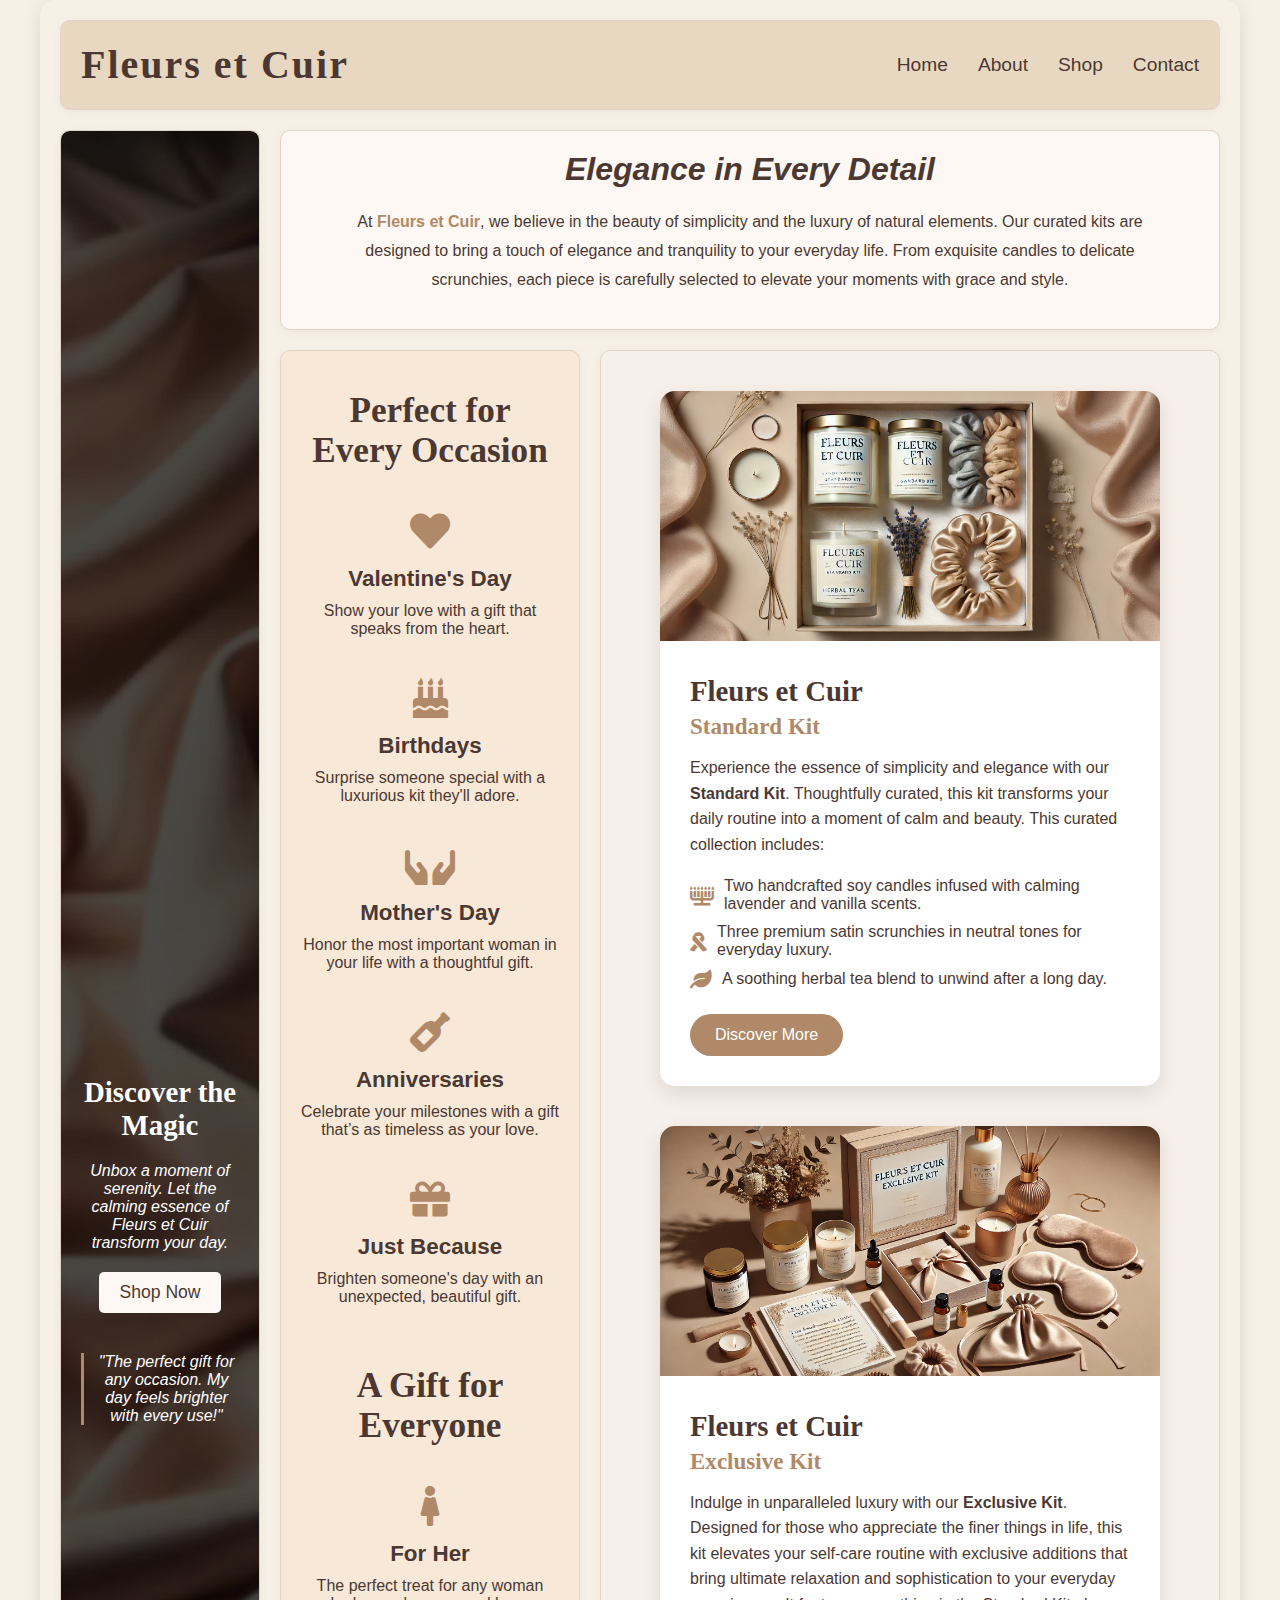
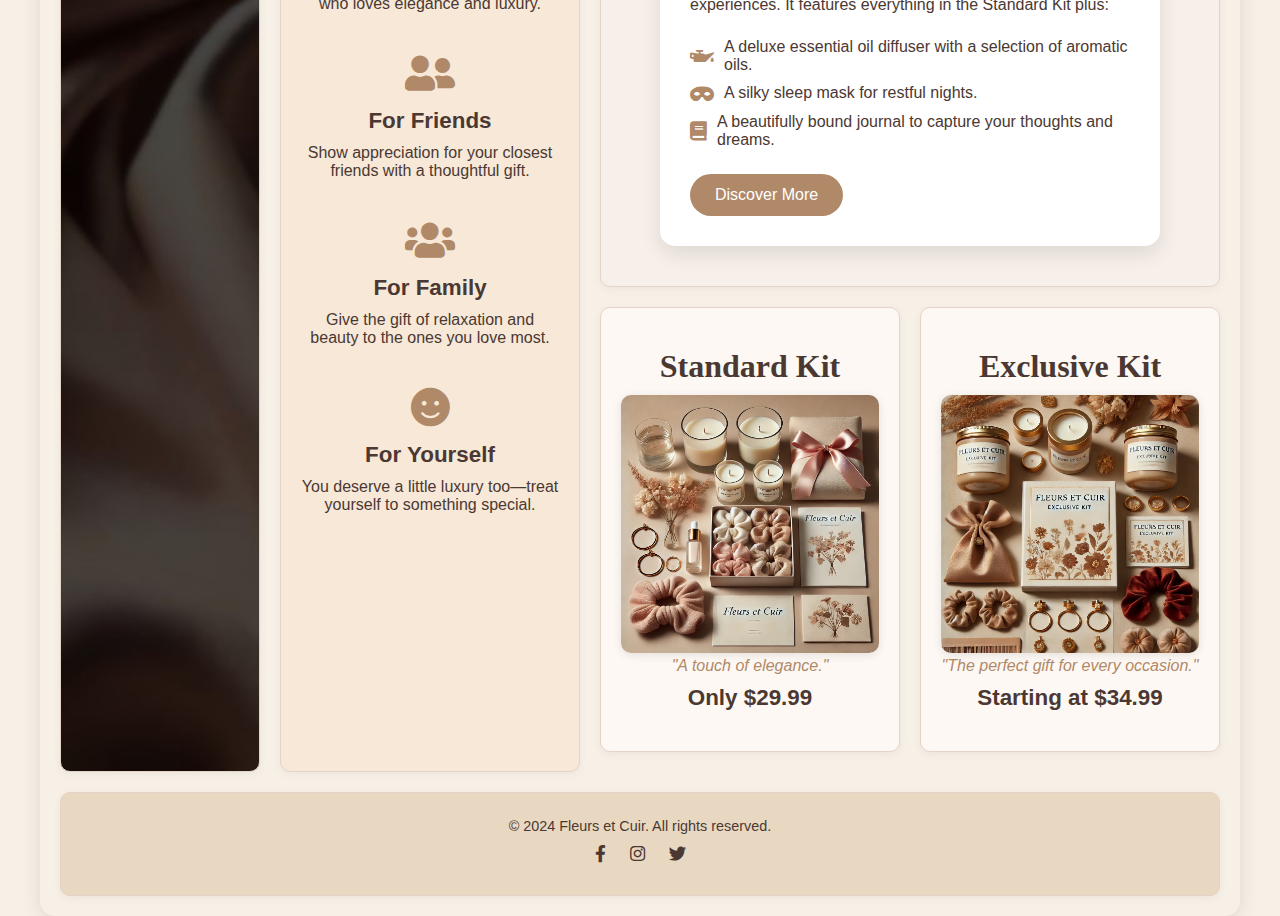
==== commit 23454591: "fix: general improvements to page style" ====
--- a/index.html
+++ b/index.html
@@ -31,7 +31,7 @@
         </aside>
         <section class="section1">
             <div class="intro-section">
-                <h1>Elegance in Every Detail</h1>
+                <h2>Elegance in Every Detail</h2>
                 <p>
                     At <strong>Fleurs et Cuir</strong>, we believe in the beauty of simplicity and the luxury of natural elements. Our curated kits are designed to bring a touch of elegance and tranquility to your everyday life. From exquisite candles to delicate scrunchies, each piece is carefully selected to elevate your moments with grace and style.
                 </p>
@@ -99,22 +99,22 @@
                     <div class="card-content">
                         <h2>Fleurs et Cuir <span>Standard Kit</span></h2>
                         <p>
-                            Experience the essence of simplicity and elegance with our <strong>Standard Kit</strong>. Thoughtfully curated, this kit transforms your daily routine into a moment of calm and beauty. Each item has been carefully selected to enhance your well-being and add a touch of luxury to your day. This curated collection includes:
+                            Experience the essence of simplicity and elegance with our <strong>Standard Kit</strong>. Thoughtfully curated, this kit transforms your daily routine into a moment of calm and beauty. This curated collection includes:
                         </p> 
                         <ul>
                             <li><i class="fas fa-menorah"></i> Two handcrafted soy candles infused with calming lavender and vanilla scents.</li>
                             <li><i class="fas fa-ribbon"></i> Three premium satin scrunchies in neutral tones for everyday luxury.</li>
                             <li><i class="fas fa-leaf"></i> A soothing herbal tea blend to unwind after a long day.</li>
                         </ul>
-                        <a href="#" class="btn">Learn More</a>
+                        <a href="#" class="btn">Discover More</a>
                     </div>
                 </div>
                 <div class="card">
                     <img src="img/kit2-desc.jpg" alt="Fleurs et Cuir Exclusive Set" class="card-image">
                     <div class="card-content">
-                        <h2>Fleurs et Cuir <span>Exclusive Set</span></h2>
+                        <h2>Fleurs et Cuir <span>Exclusive Kit</span></h2>
                         <p>
-                            Indulge in unparalleled luxury with our <strong>Exclusive Set</strong>. Designed for those who appreciate the finer things in life, this set elevates your self-care routine with exclusive additions that bring ultimate relaxation and sophistication to your everyday experiences. It features everything in the Standard Kit plus:
+                            Indulge in unparalleled luxury with our <strong>Exclusive Kit</strong>. Designed for those who appreciate the finer things in life, this kit elevates your self-care routine with exclusive additions that bring ultimate relaxation and sophistication to your everyday experiences. It features everything in the Standard Kit plus:
                         </p>
                         <ul>
                             <li><i class="fas fa-oil-can"></i> A deluxe essential oil diffuser with a selection of aromatic oils.</li>
@@ -126,22 +126,18 @@
                 </div>
             </div>
         </section>   
-        <section class="section4">
-            <div class="product-section">
-                <h2>Standard Kit</h2>
-                <img src="img/kit1.jpg" alt="Fleurs et Cuir Kit">
-                <p class="inspiration">"A touch of elegance, a moment of tranquility."</p>
-                <p class="price">Only $29.99</p>
-            </div>
+        <section class="section4 product-section">
+            <h2>Standard Kit</h2>
+            <img src="img/kit1.jpg" alt="Fleurs et Cuir Kit">
+            <p class="inspiration">"A touch of elegance."</p>
+            <p class="price">Only $29.99</p>
         </section>
         
-        <section class="section5">
-            <div class="product-section">
-                <h2>Exclusive Kit</h2>
-                <img src="img/kit2.jpg" alt="Exclusive Set">
-                <p class="inspiration">"The perfect gift for every occasion."</p>
-                <p class="price">Starting at $34.99</p>
-            </div>
+        <section class="section5 product-section">
+            <h2>Exclusive Kit</h2>
+            <img src="img/kit2.jpg" alt="Exclusive Set">
+            <p class="inspiration">"The perfect gift for every occasion."</p>
+            <p class="price">Starting at $34.99</p>
         </section>
         <footer class="footer">
             <div class="footer-content">
@@ -154,6 +150,6 @@
             </div>
         </footer>
     </div>
+    <link rel="stylesheet" href="https://cdnjs.cloudflare.com/ajax/libs/font-awesome/5.15.1/css/all.min.css">
 </body>
-<link rel="stylesheet" href="https://cdnjs.cloudflare.com/ajax/libs/font-awesome/5.15.1/css/all.min.css">
-</html>+</html>
--- a/styles.css
+++ b/styles.css
@@ -8,10 +8,10 @@
     font-family: 'Roboto', sans-serif;
     background-color: #f7f0e6;
     min-height: 100vh;
-    margin: 0;
     display: flex;
     justify-content: center;
     align-items: center;
+    margin: 0;
 }
 
 .grid-container {
@@ -23,15 +23,14 @@
         'aside section2 section4 section5'
         'footer footer footer footer';
     grid-template-columns: 2fr 3fr 3fr 3fr;
-    grid-template-rows: auto 1fr 1fr 1fr auto;
+    grid-template-rows: auto minmax(200px, auto) minmax(200px, auto) minmax(200px, auto) auto;
     gap: 20px;
     padding: 20px;
-    background-color: rgba(255, 255, 255, 0.8);
     border-radius: 15px;
     box-shadow: 0px 4px 20px rgba(0, 0, 0, 0.1);
     width: 100%;
     max-width: 1200px;
-    height: 100vh; /* Ensure it takes the full height of the viewport */
+    min-height: 100vh;
 }
 
 .grid-container > * {
@@ -42,19 +41,20 @@
     box-shadow: 0px 2px 10px rgba(0, 0, 0, 0.05);
 }
 
+/* Header */
 .header {
     grid-area: header;
-    background-color: #fdf8f3;
+    background-color: #e9d8c1; /* Lighter background color */
     border-bottom: 2px solid #e5d3c8;
     display: flex;
     justify-content: space-between;
     align-items: center;
+    border-radius: 10px;
 }
 
 .logo h1 {
     font-family: 'Playfair Display', serif;
-    font-size: 3em;
-    font-weight: 600;
+    font-size: 2.5em;
     color: #4b3832;
     letter-spacing: 2px;
 }
@@ -68,8 +68,7 @@
 .navigation ul li a {
     text-decoration: none;
     color: #4b3832;
-    font-size: 1.3em;
-    font-weight: 500;
+    font-size: 1.2em;
     transition: color 0.3s ease;
 }
 
@@ -77,14 +76,13 @@
     color: #b08968;
 }
 
+/* Aside */
 .aside {
     grid-area: aside;
     background-image: url('img/back1234.jpg');
     background-size: cover;
     background-position: center;
     color: #ffffff;
-    padding: 40px 20px;
-    border-radius: 10px;
     display: flex;
     flex-direction: column;
     justify-content: center;
@@ -98,15 +96,15 @@
 }
 
 .aside-content p {
-    font-size: 1.2em;
+    font-size: 1em;
     margin-bottom: 20px;
     font-style: italic;
 }
 
 .aside-content .cta-button {
     display: inline-block;
-    background-color: #b08968;
-    color: #ffffff;
+    background-color: #fdf8f3;
+    color: #4b3832;
     padding: 10px 20px;
     border-radius: 5px;
     text-decoration: none;
@@ -117,6 +115,7 @@
 
 .aside-content .cta-button:hover {
     background-color: #4b3832;
+    color: #fdf8f3;
 }
 
 .aside-content blockquote {
@@ -127,23 +126,95 @@
     padding-left: 10px;
 }
 
+/* Sections */
 .section1 {
     grid-area: section1;
     background-color: #fdf8f3;
-    font-size: 1em;
+    color: #4b3832;
+    text-align: center;
+}
+
+.section1 h2 {
+    font-style: italic;
+    font-size: 2em;
+    margin-bottom: 20px;
+}
+
+.section1 p {
+    font-size: 1em;
+    line-height: 1.8;
+    max-width: 800px;
+    margin: 0 auto;
+    color: #4b3832;
+}
+
+.section1 strong {
+    color: #b08968;
+    font-weight: bold;
+}
+
+.section2, .section3, .section4, .section5 {
+    padding: 40px 20px;
 }
 
 .section2 {
     grid-area: section2;
-    font-size: 1em;
     background-color: #f7e8d8;
-    padding: 60px 20px;
-    display: flex;
-    flex-direction: column;
-    justify-content: space-around;
-    align-items: center;
-}
-
+    color: #4b3832;
+}
+
+.section3 {
+    grid-area: section3;
+    background-color: #f7f0ea;
+    color: #4b3832;
+}
+
+.section4 {
+    grid-area: section4;
+    background-color: #fdf8f3;
+    color: #4b3832;
+}
+
+.section5 {
+    grid-area: section5;
+    background-color: #fdf8f3;
+    color: #4b3832;
+}
+
+/* Shared styles for product sections */
+.product-section {
+    text-align: center;
+    margin-bottom: 20px;
+}
+
+.product-section img {
+    max-width: 100%;
+    height: auto;
+    border-radius: 10px;
+    box-shadow: 0px 2px 10px rgba(0, 0, 0, 0.1);
+}
+
+.product-section h2 {
+    font-family: 'Playfair Display', serif;
+    font-size: 2em;
+    color: #4b3832;
+    margin-bottom: 10px;
+}
+
+.product-section .inspiration {
+    font-size: 1em;
+    color: #b08968;
+    margin-bottom: 10px;
+    font-style: italic;
+}
+
+.product-section .price {
+    font-size: 1.4em;
+    color: #4b3832;
+    font-weight: bold;
+}
+
+/* Occasion and Recipient lists */
 .occasion-container {
     max-width: 800px;
     text-align: center;
@@ -151,7 +222,7 @@
 
 .occasion-container h2 {
     font-family: 'Playfair Display', serif;
-    font-size: 2.5em;
+    font-size: 2.2em;
     color: #4b3832;
     margin-bottom: 40px;
 }
@@ -168,32 +239,26 @@
 }
 
 .occasion-item i, .recipient-item i {
-    font-size: 3em;
+    font-size: 2.5em;
     color: #b08968;
     margin-bottom: 15px;
 }
 
 .occasion-item h3, .recipient-item h3 {
     font-family: 'Roboto', sans-serif;
-    font-size: 1.5em;
+    font-size: 1.4em;
     color: #4b3832;
     margin-bottom: 10px;
 }
 
 .occasion-item p, .recipient-item p {
     font-family: 'Roboto', sans-serif;
-    font-size: 1.1em;
+    font-size: 1em;
     color: #4b3832;
     max-width: 300px;
 }
 
-.section3 {
-    grid-area: section3;
-    font-size: 1em;
-    padding: 60px 20px;
-    background-color: #f7f0ea;
-}
-
+/* Card Layout */
 .section3 .container {
     display: flex;
     flex-wrap: wrap;
@@ -218,7 +283,7 @@
 
 .section3 .card-image {
     width: 100%;
-    height: 300px;
+    height: 250px;
     object-fit: cover;
 }
 
@@ -232,7 +297,6 @@
     font-size: 1.8em;
     color: #4b3832;
     margin-bottom: 15px;
-    position: relative;
 }
 
 .section3 .card-content h2 span {
@@ -285,140 +349,6 @@
     background-color: #4b3832;
 }
 
-/* Responsive Design */
-@media (max-width: 600px) {
-    .section3 .card {
-        max-width: 100%;
-    }
-    .section3 .card-image {
-        height: 200px;
-    }
-}
-
-
-.section4 {
-    grid-area: section4;
-    background-color: #fdf8f3;
-    font-size: 1em;
-}
-
-.section5 {
-    grid-area: section5;
-    background-color: #fdf8f3;
-    font-size: 1em;
-}
-
-.footer {
-    grid-area: footer;
-    background-color: #f7e8d8;
-    padding: 20px 0;
-    text-align: center;
-    font-family: 'Roboto', sans-serif;
-    font-size: 0.9em;
-    color: #4b3832;
-    border-top: 1px solid #e5d3c8;
-}
-
-.footer-content p {
-    margin: 5px 0;
-}
-
-.footer-content a {
-    color: #4b3832;
-    text-decoration: none;
-    transition: color 0.3s ease;
-}
-
-.footer-content a:hover {
-    color: #b08968;
-}
-
-.social-media {
-    margin: 10px 0;
-}
-
-.social-media a {
-    margin: 0 10px;
-    font-size: 1.2em;
-}
-
-.social-media a i {
-    transition: color 0.3s ease;
-}
-
-.intro-section {
-    text-align: center;
-    padding: 40px 20px;
-    background-color: #fdf8f3;
-    border-radius: 10px;
-    box-shadow: 0px 2px 10px rgba(0, 0, 0, 0.05);
-}
-
-.intro-section {
-    text-align: center;
-    padding: 40px 20px;
-    background-color: #f7e8d8;
-    border-radius: 10px;
-    box-shadow: 0px 2px 10px rgba(0, 0, 0, 0.05);
-}
-
-.intro-section h1 {
-    font-family: 'Playfair Display', serif;
-    font-size: 2em;
-    color: #4b3832;
-    margin-bottom: 20px;
-    font-weight: 700;
-    font-style: italic;
-    line-height: 1.3;
-}
-
-.intro-section p {
-    font-family: 'Roboto', sans-serif;
-    font-size: 0.9em;
-    color: #4b3832;
-    line-height: 1.6;
-    max-width: 800px;
-    margin: 0 auto;
-}
-
-.intro-section strong {
-    font-weight: 700;
-    color: #b08968;
-}
-
-.product-section {
-    text-align: center;
-    margin-bottom: 20px;
-}
-
-.product-section img {
-    max-width: 100%;
-    height: auto;
-    border-radius: 10px;
-    box-shadow: 0px 2px 10px rgba(0, 0, 0, 0.1);
-}
-
-.product-section h2 {
-    font-family: 'Playfair Display', serif;
-    font-size: 2em;
-    color: #4b3832;
-    margin-bottom: 10px;
-}
-
-.product-section .inspiration {
-    font-size: 1em;
-    color: #b08968;
-    margin-bottom: 10px;
-    font-style: italic;
-}
-
-.product-section .price {
-    font-size: 1.4em;
-    color: #4b3832;
-    font-weight: bold;
-}
-
-
 /* Contact Page Styling */
 .contact-container {
     max-width: 1000px;
@@ -440,7 +370,7 @@
 
 .contact-image img {
     width: 100%;
-    height: 400px;
+    height: 300px;
     object-fit: cover;
     border-radius: 10px;
     box-shadow: 0px 2px 10px rgba(0, 0, 0, 0.1);
@@ -513,3 +443,42 @@
 .home-link:hover {
     color: #b08968;
 }
+
+/* Footer Styling */
+.footer {
+    grid-area: footer;
+    padding: 20px 0;
+    text-align: center;
+    font-family: 'Roboto', sans-serif;
+    font-size: 0.9em;
+    color: #4b3832;
+    background-color: #e9d8c1; /* Lighter background color to match header */
+    border-top: 1px solid #e5d3c8;
+}
+
+.footer-content p {
+    margin: 5px 0;
+}
+
+.footer-content a {
+    color: #4b3832;
+    text-decoration: none;
+    transition: color 0.3s ease;
+}
+
+.footer-content a:hover {
+    color: #b08968;
+}
+
+.social-media {
+    margin: 10px 0;
+}
+
+.social-media a {
+    margin: 0 10px;
+    font-size: 1.2em;
+}
+
+.social-media a i {
+    transition: color 0.3s ease;
+}
